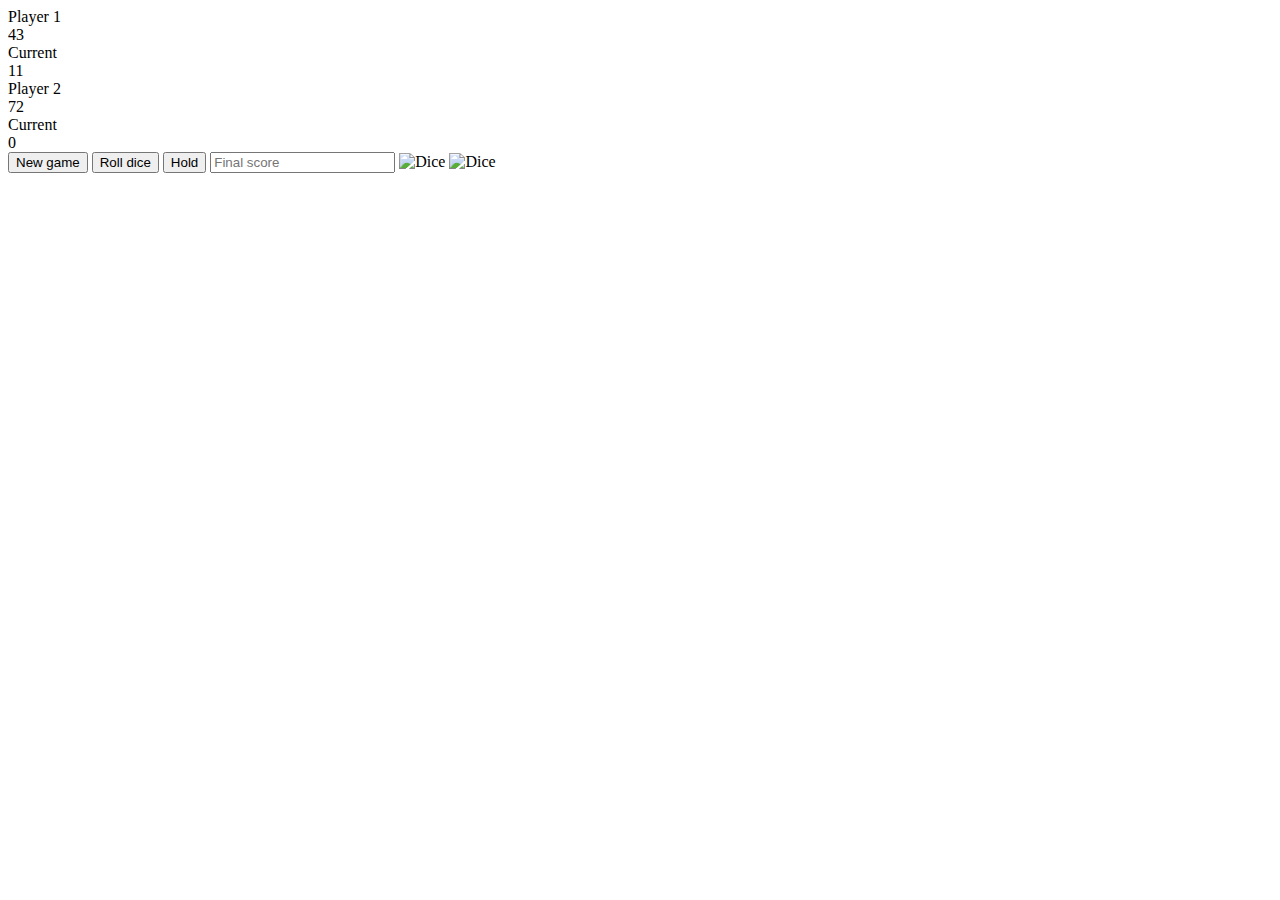
==== pig-game/challenges/index1.html @ 10007f54 "Create index1.html" ====
<!DOCTYPE html>
<html lang="en">
    <head>
        <meta charset="UTF-8">
        <link href="https://fonts.googleapis.com/css?family=Lato:100,300,600" rel="stylesheet" type="text/css">
        <link href="http://code.ionicframework.com/ionicons/2.0.1/css/ionicons.min.css" rel="stylesheet" type="text/css">
        <link type="text/css" rel="stylesheet" href="style1.css">
        
        <title>Pig Game</title>
    </head>

    <body>
        <div class="wrapper clearfix">
            <div class="player-0-panel active">
                <div class="player-name" id="name-0">Player 1</div>
                <div class="player-score" id="score-0">43</div>
                <div class="player-current-box">
                    <div class="player-current-label">Current</div>
                    <div class="player-current-score" id="current-0">11</div>
                </div>
            </div>
            
            <div class="player-1-panel">
                <div class="player-name" id="name-1">Player 2</div>
                <div class="player-score" id="score-1">72</div>
                <div class="player-current-box">
                    <div class="player-current-label">Current</div>
                    <div class="player-current-score" id="current-1">0</div>
                </div>
            </div>
            
            <button class="btn-new"><i class="ion-ios-plus-outline"></i>New game</button>
            <button class="btn-roll"><i class="ion-ios-loop"></i>Roll dice</button>
            <button class="btn-hold"><i class="ion-ios-download-outline"></i>Hold</button>
            
            <input type="text" placeholder="Final score" class="final-score">
            
            <img src="dice-5.png" alt="Dice" class="dice" id="dice-1">
            <img src="dice-5.png" alt="Dice" class="dice" id="dice-2">
        </div>
        
<!--        <script src="app.js"></script>-->
        <script src="challenges.js"></script>
    </body>
</html>
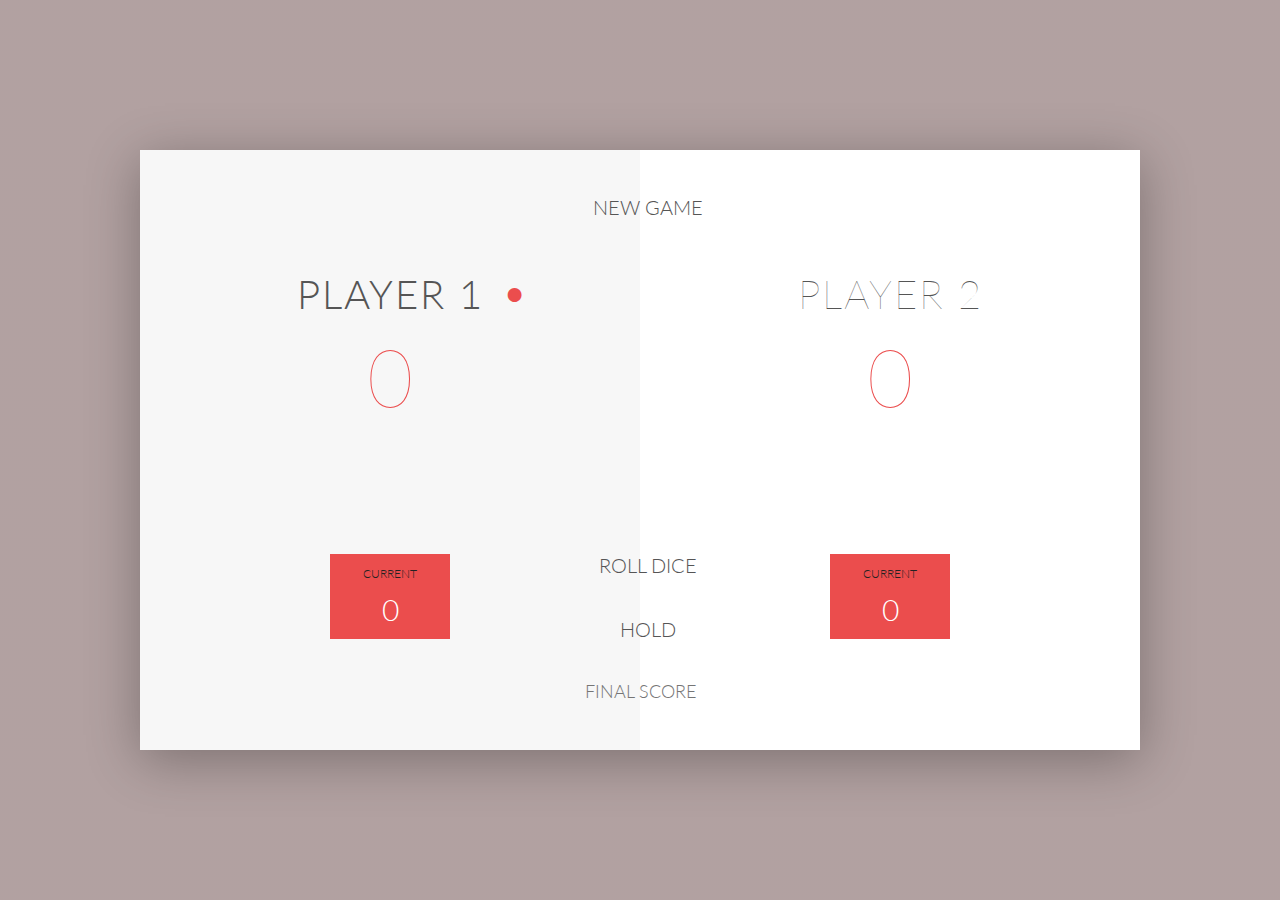
==== commit 9826c877: "Update index1.html" ====
--- a/pig-game/challenges/index1.html
+++ b/pig-game/challenges/index1.html
@@ -4,7 +4,7 @@
         <meta charset="UTF-8">
         <link href="https://fonts.googleapis.com/css?family=Lato:100,300,600" rel="stylesheet" type="text/css">
         <link href="http://code.ionicframework.com/ionicons/2.0.1/css/ionicons.min.css" rel="stylesheet" type="text/css">
-        <link type="text/css" rel="stylesheet" href="style1.css">
+        <link type="text/css" rel="stylesheet" href="style2.css">
         
         <title>Pig Game</title>
     </head>
--- a/pig-game/challenges/style2.css
+++ b/pig-game/challenges/style2.css
@@ -0,0 +1,198 @@
+/**********************************************
+*** GENERAL
+**********************************************/
+
+.final-score
+{
+    position: absolute;
+    left: 50%;
+    transform: translateX(-50%);
+    top: 520px;
+    color: #555;
+    font-size: 18px;
+    font-family: 'Lato';
+    text-align: center;
+    padding: 10px;
+    width: 160px;
+    text-transform: uppercase;
+}
+
+.final-score:focus { outline: none; }
+
+#dice-1 { top: 120px; }
+#dice-2 { top: 250px; }
+
+* {
+    margin: 0;
+    padding: 0;
+    box-sizing: border-box;
+    
+}
+
+.clearfix::after {
+    content: "";
+    display: table;
+    clear: both;
+}
+
+body {
+    background-image: linear-gradient(rgba(62, 20, 20, 0.4), rgba(62, 20, 20, 0.4)), url(back.jpg);
+    background-size: cover;
+    background-position: center;
+    font-family: Lato;
+    font-weight: 300;
+    position: relative;
+    height: 100vh;
+    color: #555;
+}
+
+.wrapper {
+    width: 1000px;
+    position: absolute;
+    top: 50%;
+    left: 50%;
+    transform: translate(-50%, -50%);
+    background-color: #fff;
+    box-shadow: 0px 10px 50px rgba(0, 0, 0, 0.3);
+    overflow: hidden;
+}
+
+.player-0-panel,
+.player-1-panel {
+    width: 50%;
+    float: left;
+    height: 600px;
+    padding: 100px;
+}
+
+
+
+/**********************************************
+*** PLAYERS
+**********************************************/
+
+.player-name {
+    font-size: 40px;
+    text-align: center;
+    text-transform: uppercase;
+    letter-spacing: 2px;
+    font-weight: 100;
+    margin-top: 20px;
+    margin-bottom: 10px;
+    position: relative;
+}
+
+.player-score {
+    text-align: center;
+    font-size: 80px;
+    font-weight: 100;
+    color: #EB4D4D;
+    margin-bottom: 130px;
+}
+
+.active { background-color: #f7f7f7; }
+.active .player-name { font-weight: 300; }
+
+.active .player-name::after {
+    content: "\2022";
+    font-size: 47px;
+    position: absolute;
+    color: #EB4D4D;
+    top: -7px;
+    right: 10px;
+    
+}
+
+.player-current-box {
+    background-color: #EB4D4D;
+    color: #fff;
+    width: 40%;
+    margin: 0 auto;
+    padding: 12px;
+    text-align: center;
+}
+
+.player-current-label {
+    text-transform: uppercase;
+    margin-bottom: 10px;
+    font-size: 12px;
+    color: #222;
+}
+
+.player-current-score {
+    font-size: 30px;
+}
+
+button {
+    position: absolute;
+    width: 200px;
+    left: 50%;
+    transform: translateX(-50%);
+    color: #555;
+    background: none;
+    border: none;
+    font-family: Lato;
+    font-size: 20px;
+    text-transform: uppercase;
+    cursor: pointer;
+    font-weight: 300;
+    transition: background-color 0.3s, color 0.3s;
+}
+
+input{
+    position: absolute;
+    width: 100px;
+    left: 50%;
+    transform: translateX(-50%);
+    color: #555;
+    background: none;
+    border: none;
+    font-family: Lato;
+    font-size: 18px;
+    text-transform: uppercase;
+    cursor: pointer;
+    font-weight: 300;
+    transition: background-color 0.3s, color 0.3s;
+}
+
+button:hover { font-weight: 600; }
+button:hover i { margin-right: 20px; }
+
+button:focus {
+    outline: none;
+}
+
+input:hover { font-weight: 600; }
+input:hover i { margin-right: 20px; }
+
+input:focus {
+    outline: none;
+}
+
+i {
+    color: #EB4D4D;
+    display: inline-block;
+    margin-right: 15px;
+    font-size: 32px;
+    line-height: 1;
+    vertical-align: text-top;
+    margin-top: -4px;
+    transition: margin 0.3s;
+}
+
+.btn-new { top: 45px;}
+.btn-roll { top: 403px;}
+.btn-hold { top: 467px;}
+.input-number{ top: 530px;}
+
+.dice {
+    position: absolute;
+    left: 50%;
+    top: 178px;
+    transform: translateX(-50%);
+    height: 100px;
+    box-shadow: 0px 10px 60px rgba(0, 0, 0, 0.10);
+}
+
+.winner { background-color: #f7f7f7; }
+.winner .player-name { font-weight: 300; color: #EB4D4D; }
